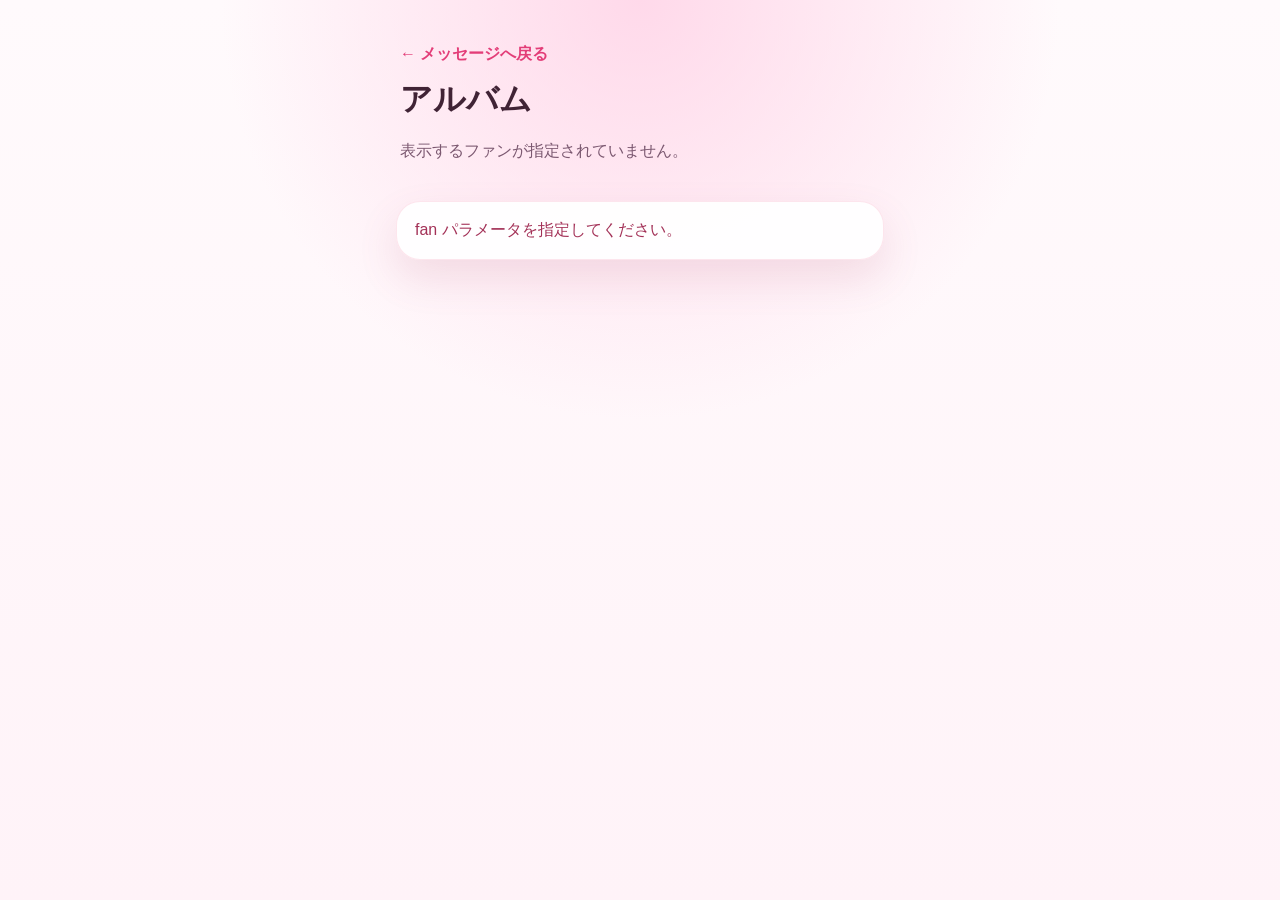
==== album.html @ c082b4cc "Add files via upload" ====
<!DOCTYPE html>
<html lang="ja">
<head>
  <meta charset="UTF-8" />
  <meta name="viewport" content="width=device-width, initial-scale=1.0" />
  <title>アルバム | 卒業記念サイト</title>
  <meta name="description" content="ファンごとのJPEGアルバム一覧ページです。" />
  <link rel="stylesheet" href="style.css" />
</head>
<body>
  <div class="site-shell">
    <header class="page-header">
      <a class="text-link" href="messages.html">← メッセージへ戻る</a>
      <h1>アルバム</h1>
      <p id="album-description">アルバムを読み込み中です…</p>
    </header>

    <main>
      <section id="album-grid" class="album-grid" aria-live="polite">
        <div class="loading-card">JPEG一覧を読み込み中です…</div>
      </section>
    </main>
  </div>

  <script>
    async function loadAlbum() {
      const params = new URLSearchParams(window.location.search);
      const fanId = params.get('fan');
      const albumGrid = document.getElementById('album-grid');
      const description = document.getElementById('album-description');

      if (!fanId) {
        description.textContent = '表示するファンが指定されていません。';
        albumGrid.innerHTML = '<div class="loading-card error">fan パラメータを指定してください。</div>';
        return;
      }

      try {
        const [fansRes, albumRes] = await Promise.all([
          fetch('data/fans.json'),
          fetch(`data/albums/${encodeURIComponent(fanId)}.json`)
        ]);

        if (!fansRes.ok || !albumRes.ok) {
          throw new Error('アルバムデータの取得に失敗しました。');
        }

        const fans = await fansRes.json();
        const album = await albumRes.json();
        const fan = fans.find((item) => item.id === fanId);

        description.textContent = fan
          ? `${fan.name}さんに紐づくJPEGファイル一覧です。`
          : '指定されたファンのJPEGファイル一覧です。';

        if (!album.images || album.images.length === 0) {
          albumGrid.innerHTML = '<div class="loading-card">まだJPEGファイルが登録されていません。</div>';
          return;
        }

        albumGrid.innerHTML = album.images.map((image, index) => `
          <article class="album-card">
            <a href="${image.src}" target="_blank" rel="noopener noreferrer">
              <img src="${image.src}" alt="${image.alt || `album image ${index + 1}`}" loading="lazy" />
            </a>
            <p class="album-caption">${image.caption || `JPEG ${index + 1}`}</p>
            <p class="album-file">${image.src.split('/').pop()}</p>
          </article>
        `).join('');
      } catch (error) {
        description.textContent = 'アルバムの表示に失敗しました。';
        albumGrid.innerHTML = `
          <div class="loading-card error">
            アルバムの表示に失敗しました。data/albums 配下のJSONと画像ファイルをご確認ください。
          </div>
        `;
        console.error(error);
      }
    }

    loadAlbum();
  </script>
</body>
</html>
---- style.css ----
:root {
  --bg: #fff8fb;
  --card: rgba(255, 255, 255, 0.92);
  --text: #402335;
  --subtext: #7b5870;
  --accent: #f06292;
  --accent-strong: #e33d78;
  --border: rgba(240, 98, 146, 0.16);
  --shadow: 0 18px 40px rgba(168, 83, 116, 0.14);
}

* {
  box-sizing: border-box;
}

html {
  font-size: 16px;
}

body {
  margin: 0;
  font-family: -apple-system, BlinkMacSystemFont, "Hiragino Sans", "Yu Gothic", "Noto Sans JP", sans-serif;
  color: var(--text);
  background:
    radial-gradient(circle at top, rgba(255, 206, 228, 0.75), transparent 38%),
    linear-gradient(180deg, #fffafc 0%, #fff3f8 100%);
  min-height: 100vh;
}

img {
  display: block;
  max-width: 100%;
}

a {
  color: inherit;
}

.site-shell {
  width: min(100%, 480px);
  margin: 0 auto;
  padding: 20px 16px 32px;
}

.hero-page {
  min-height: 100vh;
  display: grid;
  place-items: center;
}

.hero-card,
.message-card,
.loading-card,
.album-card {
  background: var(--card);
  border: 1px solid var(--border);
  border-radius: 24px;
  box-shadow: var(--shadow);
}

.hero-card {
  padding: 24px 20px 22px;
}

.eyebrow {
  margin: 0 0 8px;
  font-size: 0.78rem;
  letter-spacing: 0.1em;
  text-transform: uppercase;
  color: var(--accent-strong);
  font-weight: 700;
}

h1 {
  margin: 0;
  font-size: 2rem;
  line-height: 1.3;
}

.lead,
.page-header p,
.note,
.message-body,
.album-caption,
.album-file {
  line-height: 1.75;
}

.lead,
.page-header p,
.note,
.album-file {
  color: var(--subtext);
}

.hero-photo {
  margin: 20px 0 18px;
  overflow: hidden;
  border-radius: 22px;
  aspect-ratio: 4 / 5;
  background: #fff;
}

.hero-photo img {
  width: 100%;
  height: 100%;
  object-fit: cover;
}

.primary-actions,
.card-actions {
  display: flex;
  gap: 12px;
  margin-top: 12px;
}

.button-link {
  display: inline-flex;
  align-items: center;
  justify-content: center;
  min-height: 48px;
  padding: 0 18px;
  border-radius: 999px;
  background: linear-gradient(135deg, var(--accent), var(--accent-strong));
  color: #fff;
  text-decoration: none;
  font-weight: 700;
  box-shadow: 0 10px 24px rgba(227, 61, 120, 0.22);
}

.button-link.secondary {
  background: #fff;
  color: var(--accent-strong);
  border: 1px solid rgba(227, 61, 120, 0.2);
  box-shadow: none;
}

.text-link {
  text-decoration: none;
  color: var(--accent-strong);
  font-weight: 700;
}

.page-header {
  padding: 8px 4px 20px;
}

.page-header h1 {
  margin-top: 14px;
}

.stack {
  display: grid;
  gap: 16px;
}

.message-card {
  padding: 18px;
}

.fan-name {
  margin: 0 0 10px;
  font-size: 1rem;
  font-weight: 800;
  color: var(--accent-strong);
}

.message-body {
  margin: 0;
  font-size: 1rem;
}

.loading-card {
  padding: 18px;
  color: var(--subtext);
}

.loading-card.error {
  color: #a33157;
}

.album-grid {
  display: grid;
  gap: 14px;
}

.album-card {
  overflow: hidden;
}

.album-card a {
  display: block;
  aspect-ratio: 4 / 5;
  background: #fff;
}

.album-card img {
  width: 100%;
  height: 100%;
  object-fit: cover;
}

.album-caption,
.album-file {
  margin: 0;
  padding: 0 14px;
}

.album-caption {
  padding-top: 12px;
  font-weight: 700;
}

.album-file {
  padding-top: 4px;
  padding-bottom: 14px;
  font-size: 0.92rem;
}

.note {
  margin: 16px 0 0;
  font-size: 0.92rem;
}

@media (min-width: 481px) {
  body {
    padding: 16px 0 24px;
  }

  .site-shell {
    width: min(100%, 520px);
  }
}
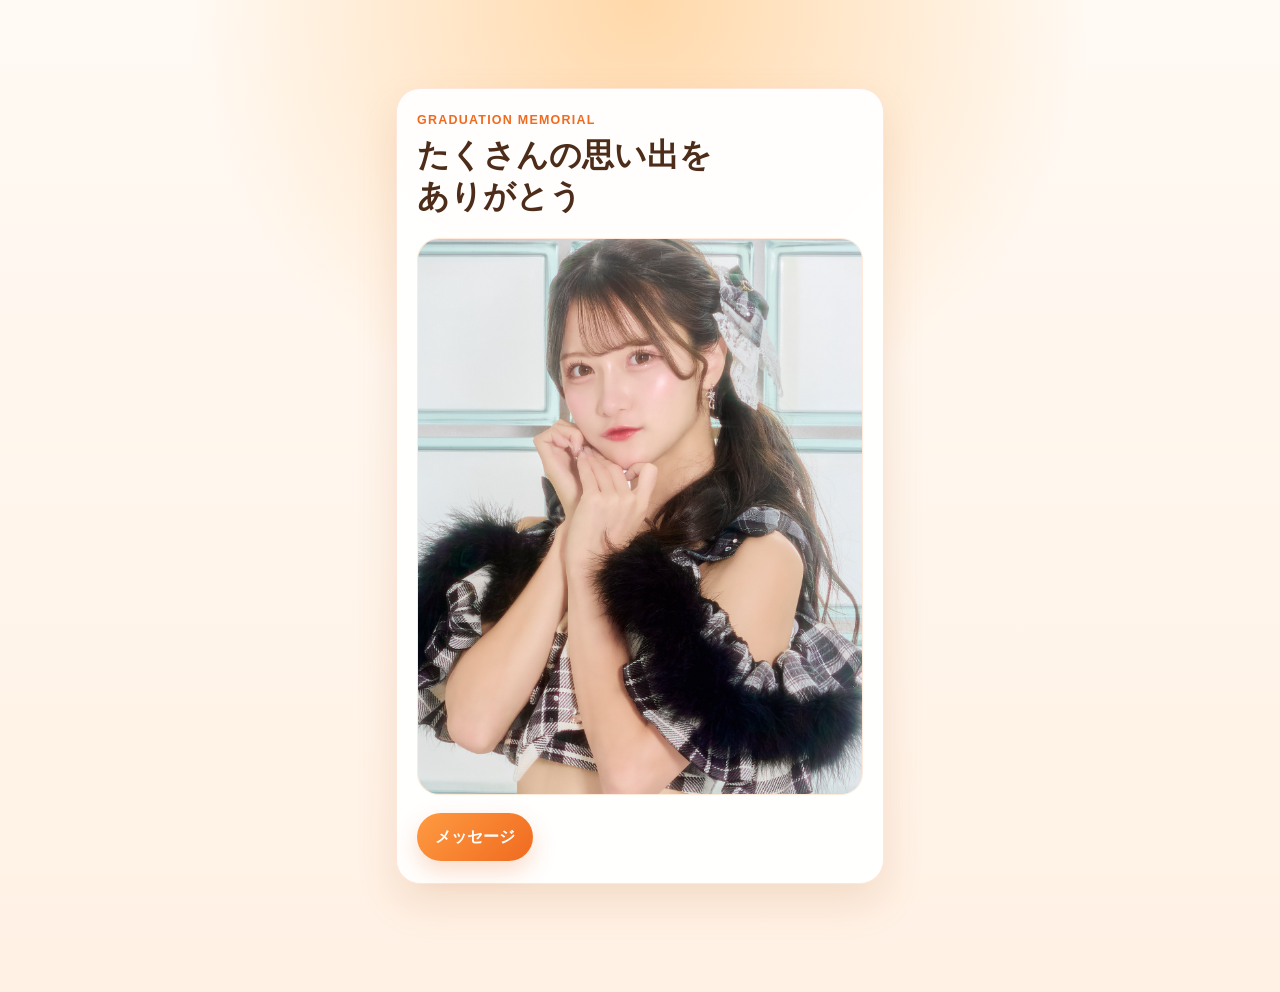
==== commit 26f3d64d: "Modify title and description in album.html Updated the title and description meta tags for better cl" ====
--- a/album.html
+++ b/album.html
@@ -3,82 +3,29 @@
 <head>
   <meta charset="UTF-8" />
   <meta name="viewport" content="width=device-width, initial-scale=1.0" />
-  <title>アルバム | 卒業記念サイト</title>
-  <meta name="description" content="ファンごとのJPEGアルバム一覧ページです。" />
+  <title>卒業記念サイト</title>
+  <meta name="description" content="アイドルの卒業を記念したスマホ向けメモリアルサイトです。" />
   <link rel="stylesheet" href="style.css" />
 </head>
 <body>
   <div class="site-shell">
-    <header class="page-header">
-      <a class="text-link" href="messages.html">← メッセージへ戻る</a>
-      <h1>アルバム</h1>
-      <p id="album-description">アルバムを読み込み中です…</p>
-    </header>
+    <main class="hero-page">
+      <section class="hero-card">
+        <p class="eyebrow">Graduation Memorial</p>
+        <h1>たくさんの思い出を<br>ありがとう</h1>
 
-    <main>
-      <section id="album-grid" class="album-grid" aria-live="polite">
-        <div class="loading-card">JPEG一覧を読み込み中です…</div>
+        <figure class="hero-photo">
+          <img
+            src="assets/top/idol-main.jpg"
+            alt="トップページに掲載するアイドル写真"
+          />
+        </figure>
+
+        <nav class="primary-actions" aria-label="トップページのリンク">
+          <a class="button-link" href="messages.html">メッセージ</a>
+        </nav>
       </section>
     </main>
   </div>
-
-  <script>
-    async function loadAlbum() {
-      const params = new URLSearchParams(window.location.search);
-      const fanId = params.get('fan');
-      const albumGrid = document.getElementById('album-grid');
-      const description = document.getElementById('album-description');
-
-      if (!fanId) {
-        description.textContent = '表示するファンが指定されていません。';
-        albumGrid.innerHTML = '<div class="loading-card error">fan パラメータを指定してください。</div>';
-        return;
-      }
-
-      try {
-        const [fansRes, albumRes] = await Promise.all([
-          fetch('data/fans.json'),
-          fetch(`data/albums/${encodeURIComponent(fanId)}.json`)
-        ]);
-
-        if (!fansRes.ok || !albumRes.ok) {
-          throw new Error('アルバムデータの取得に失敗しました。');
-        }
-
-        const fans = await fansRes.json();
-        const album = await albumRes.json();
-        const fan = fans.find((item) => item.id === fanId);
-
-        description.textContent = fan
-          ? `${fan.name}さんに紐づくJPEGファイル一覧です。`
-          : '指定されたファンのJPEGファイル一覧です。';
-
-        if (!album.images || album.images.length === 0) {
-          albumGrid.innerHTML = '<div class="loading-card">まだJPEGファイルが登録されていません。</div>';
-          return;
-        }
-
-        albumGrid.innerHTML = album.images.map((image, index) => `
-          <article class="album-card">
-            <a href="${image.src}" target="_blank" rel="noopener noreferrer">
-              <img src="${image.src}" alt="${image.alt || `album image ${index + 1}`}" loading="lazy" />
-            </a>
-            <p class="album-caption">${image.caption || `JPEG ${index + 1}`}</p>
-            <p class="album-file">${image.src.split('/').pop()}</p>
-          </article>
-        `).join('');
-      } catch (error) {
-        description.textContent = 'アルバムの表示に失敗しました。';
-        albumGrid.innerHTML = `
-          <div class="loading-card error">
-            アルバムの表示に失敗しました。data/albums 配下のJSONと画像ファイルをご確認ください。
-          </div>
-        `;
-        console.error(error);
-      }
-    }
-
-    loadAlbum();
-  </script>
 </body>
 </html>
--- a/style.css
+++ b/style.css
@@ -1,12 +1,12 @@
 :root {
-  --bg: #fff8fb;
-  --card: rgba(255, 255, 255, 0.92);
-  --text: #402335;
-  --subtext: #7b5870;
-  --accent: #f06292;
-  --accent-strong: #e33d78;
-  --border: rgba(240, 98, 146, 0.16);
-  --shadow: 0 18px 40px rgba(168, 83, 116, 0.14);
+  --bg: #fff8f1;
+  --card: rgba(255, 255, 255, 0.95);
+  --text: #4d2d1a;
+  --subtext: #8a644b;
+  --accent: #ff9b42;
+  --accent-strong: #f06a1f;
+  --border: rgba(240, 106, 31, 0.16);
+  --shadow: 0 18px 40px rgba(181, 101, 44, 0.16);
 }
 
 * {
@@ -22,8 +22,8 @@
   font-family: -apple-system, BlinkMacSystemFont, "Hiragino Sans", "Yu Gothic", "Noto Sans JP", sans-serif;
   color: var(--text);
   background:
-    radial-gradient(circle at top, rgba(255, 206, 228, 0.75), transparent 38%),
-    linear-gradient(180deg, #fffafc 0%, #fff3f8 100%);
+    radial-gradient(circle at top, rgba(255, 209, 153, 0.82), transparent 38%),
+    linear-gradient(180deg, #fffaf4 0%, #fff1e4 100%);
   min-height: 100vh;
 }
 
@@ -98,7 +98,8 @@
   overflow: hidden;
   border-radius: 22px;
   aspect-ratio: 4 / 5;
-  background: #fff;
+  background: #fff7ef;
+  border: 1px solid rgba(240, 106, 31, 0.1);
 }
 
 .hero-photo img {
@@ -125,13 +126,13 @@
   color: #fff;
   text-decoration: none;
   font-weight: 700;
-  box-shadow: 0 10px 24px rgba(227, 61, 120, 0.22);
+  box-shadow: 0 10px 24px rgba(240, 106, 31, 0.24);
 }
 
 .button-link.secondary {
-  background: #fff;
-  color: var(--accent-strong);
-  border: 1px solid rgba(227, 61, 120, 0.2);
+  background: #fffaf5;
+  color: var(--accent-strong);
+  border: 1px solid rgba(240, 106, 31, 0.24);
   box-shadow: none;
 }
 
@@ -176,7 +177,7 @@
 }
 
 .loading-card.error {
-  color: #a33157;
+  color: #b84a1c;
 }
 
 .album-grid {
@@ -191,7 +192,7 @@
 .album-card a {
   display: block;
   aspect-ratio: 4 / 5;
-  background: #fff;
+  background: #fff7ef;
 }
 
 .album-card img {
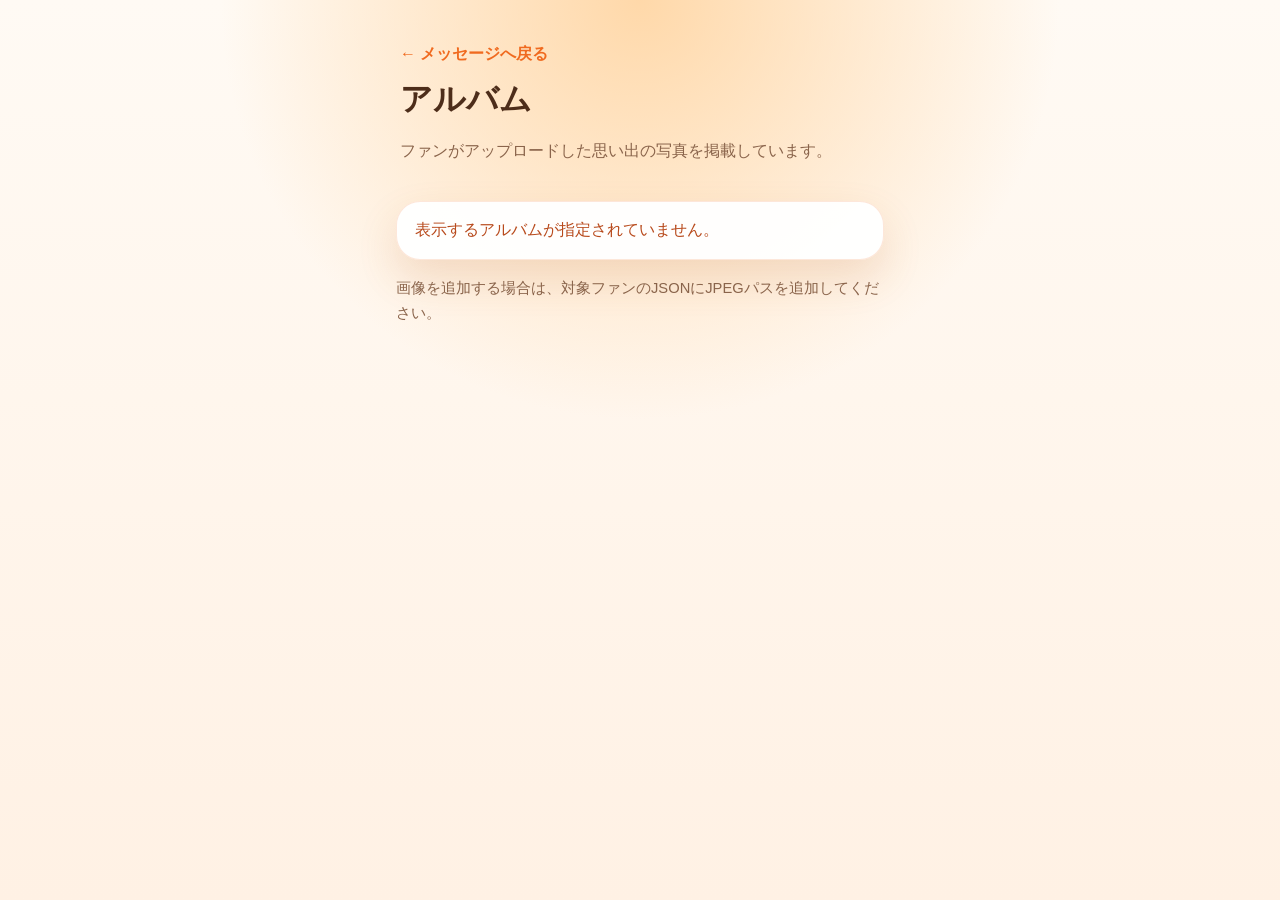
==== commit 088d26bb: "Add files via upload" ====
--- a/album.html
+++ b/album.html
@@ -3,29 +3,84 @@
 <head>
   <meta charset="UTF-8" />
   <meta name="viewport" content="width=device-width, initial-scale=1.0" />
-  <title>卒業記念サイト</title>
-  <meta name="description" content="アイドルの卒業を記念したスマホ向けメモリアルサイトです。" />
+  <title>アルバム | 卒業記念サイト</title>
+  <meta name="description" content="ファンごとのアルバム一覧ページです。" />
   <link rel="stylesheet" href="style.css" />
 </head>
 <body>
   <div class="site-shell">
-    <main class="hero-page">
-      <section class="hero-card">
-        <p class="eyebrow">Graduation Memorial</p>
-        <h1>たくさんの思い出を<br>ありがとう</h1>
+    <header class="page-header">
+      <a class="text-link" href="messages.html">← メッセージへ戻る</a>
+      <h1 id="album-title">アルバム</h1>
+      <p id="album-description">ファンがアップロードした思い出の写真を掲載しています。</p>
+    </header>
 
-        <figure class="hero-photo">
-          <img
-            src="assets/top/idol-main.jpg"
-            alt="トップページに掲載するアイドル写真"
-          />
-        </figure>
-
-        <nav class="primary-actions" aria-label="トップページのリンク">
-          <a class="button-link" href="messages.html">メッセージ</a>
-        </nav>
+    <main>
+      <section id="album-list" class="album-grid" aria-live="polite">
+        <div class="loading-card">アルバムを読み込み中です…</div>
       </section>
+      <p class="note">画像を追加する場合は、対象ファンのJSONにJPEGパスを追加してください。</p>
     </main>
   </div>
+
+  <script>
+    async function loadAlbum() {
+      const albumTitle = document.getElementById('album-title');
+      const albumDescription = document.getElementById('album-description');
+      const albumList = document.getElementById('album-list');
+      const params = new URLSearchParams(window.location.search);
+      const fanId = params.get('fan');
+
+      if (!fanId) {
+        albumList.innerHTML = '<div class="loading-card error">表示するアルバムが指定されていません。</div>';
+        return;
+      }
+
+      try {
+        const fansRes = await fetch('data/fans.json');
+        if (!fansRes.ok) {
+          throw new Error('ファン情報の取得に失敗しました。');
+        }
+
+        const fans = await fansRes.json();
+        const fan = fans.find((item) => item.id === fanId);
+        const fanName = fan ? fan.name : fanId;
+
+        albumTitle.textContent = `${fanName}さんのアルバム`;
+        albumDescription.textContent = `${fanName}さんがアップロードしたJPEG画像の一覧です。`;
+
+        const albumRes = await fetch(`data/albums/${encodeURIComponent(fanId)}.json`);
+        if (!albumRes.ok) {
+          throw new Error('アルバム情報の取得に失敗しました。');
+        }
+
+        const album = await albumRes.json();
+        const images = Array.isArray(album.images) ? album.images : [];
+
+        if (images.length === 0) {
+          albumList.innerHTML = '<div class="loading-card">まだアルバム画像がありません。</div>';
+          return;
+        }
+
+        albumList.innerHTML = images.map((src, index) => {
+          const fileName = src.split('/').pop() || `image-${index + 1}.jpeg`;
+          return `
+            <article class="album-card">
+              <a href="${src}" target="_blank" rel="noopener noreferrer" aria-label="${fanName}さんの画像 ${index + 1} を開く">
+                <img src="${src}" alt="${fanName}さんのアルバム画像 ${index + 1}" loading="lazy" />
+              </a>
+              <p class="album-caption">${fanName}さんの写真 ${index + 1}</p>
+              <p class="album-file">${fileName}</p>
+            </article>
+          `;
+        }).join('');
+      } catch (error) {
+        albumList.innerHTML = '<div class="loading-card error">アルバムの表示に失敗しました。ファイル配置をご確認ください。</div>';
+        console.error(error);
+      }
+    }
+
+    loadAlbum();
+  </script>
 </body>
 </html>
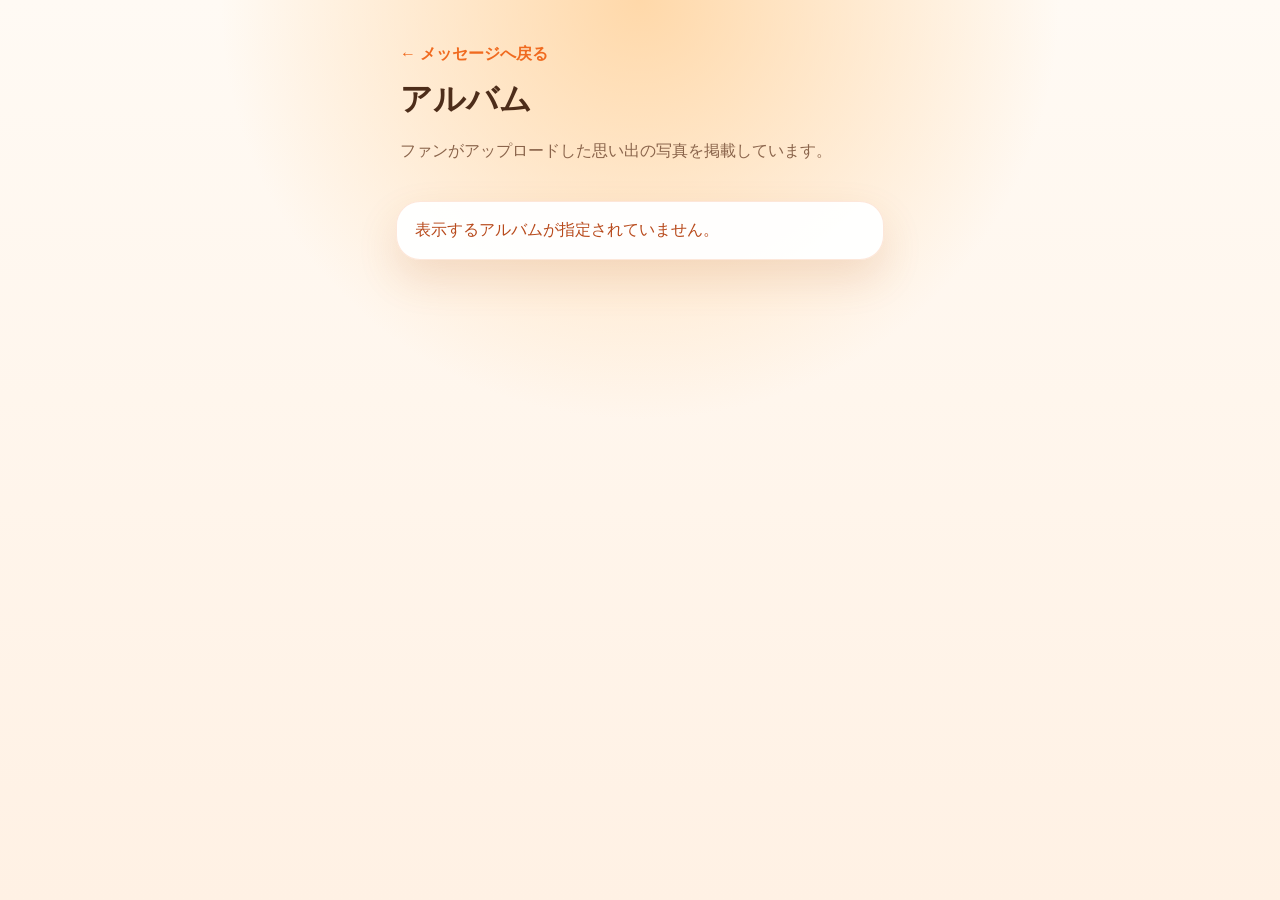
==== commit 29d388cf: "Remove image addition note and album caption Removed note about adding images to JSON and caption de" ====
--- a/album.html
+++ b/album.html
@@ -19,7 +19,6 @@
       <section id="album-list" class="album-grid" aria-live="polite">
         <div class="loading-card">アルバムを読み込み中です…</div>
       </section>
-      <p class="note">画像を追加する場合は、対象ファンのJSONにJPEGパスを追加してください。</p>
     </main>
   </div>
 
@@ -69,8 +68,6 @@
               <a href="${src}" target="_blank" rel="noopener noreferrer" aria-label="${fanName}さんの画像 ${index + 1} を開く">
                 <img src="${src}" alt="${fanName}さんのアルバム画像 ${index + 1}" loading="lazy" />
               </a>
-              <p class="album-caption">${fanName}さんの写真 ${index + 1}</p>
-              <p class="album-file">${fileName}</p>
             </article>
           `;
         }).join('');
